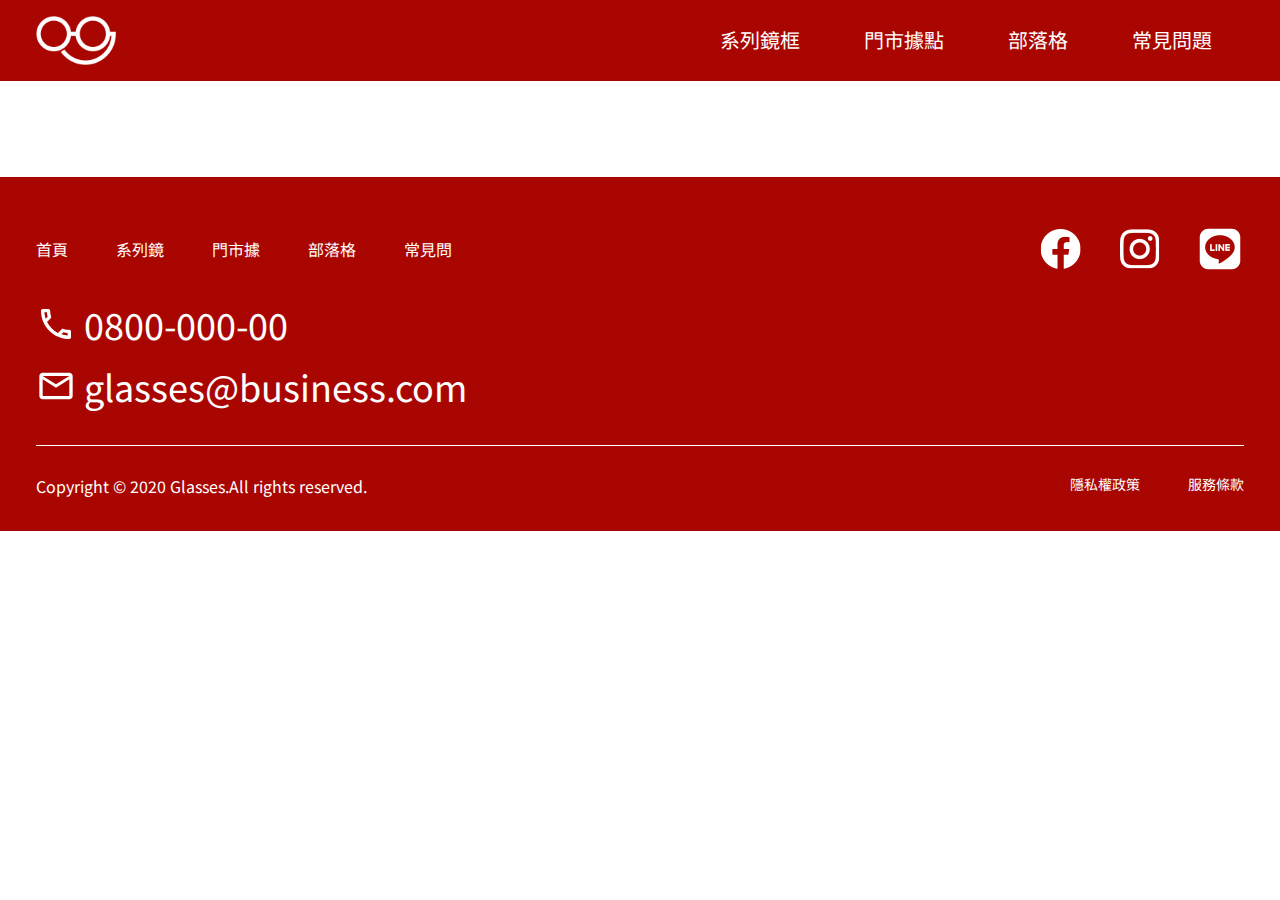
==== index.html @ 01c05d7c "首頁" ====
<!DOCTYPE html>
<html lang="en">
<head>
    <meta charset="UTF-8">
    <meta http-equiv="X-UA-Compatible" content="IE=edge">
    <meta name="viewport" content="width=device-width, initial-scale=1.0">
    <title>第三週 眼鏡官網</title>

    <link rel="preconnect" href="https://fonts.googleapis.com">
    <link rel="preconnect" href="https://fonts.gstatic.com" crossorigin>
    <link
        href="https://fonts.googleapis.com/css2?family=Noto+Sans+TC:wght@400;700&family=Roboto:ital,wght@0,400;0,500;0,700;1,900&display=swap"
        rel="stylesheet">

    <link rel="stylesheet" href="./all.css">
</head>
<body>
    <div class="header bg-block-red">
        <div class="container d-flex flex-jcsb wrap">
            <a class="item logo" href="index.html">
                <img src="./images/logo-white.png" alt="Logo">
            </a>
            <ul class="item menu text-white d-flex font-s wrap">
                <li class="menu-item"><a href="#">系列鏡框</a></li>
                <li class="menu-item"><a href="#">門市據點</a></li>
                <li class="menu-item"><a href="#">部落格</a></li>
                <li class="menu-item"><a href="#">常見問題</a></li>
            </ul>
        </div>
    </div>

    <div class="banner">
        <p>&nbsp;</p>
        <p>&nbsp;</p>
        <p>&nbsp;</p>
        <p>&nbsp;</p>
        <p>&nbsp;</p>
        <p>&nbsp;</p>
    </div>
    <div class="about-u"></div>
    <div class="classic-prod"></div>
    <div class="design-prod"></div>
    <div class="recommend"></div>
    <div class="contact"></div>

    <footer class="bg-block-red text-white fw-4">
        <div class="container">
            <div class="content d-flex flex-column">
                <div class="d-flex flex-jcsb flex-alic">
                    <ul class="d-flex webmap font-m mb-4">
                        <li><a href="#">首頁</a></li>
                        <li><a href="#">系列鏡</a></li>
                        <li><a href="#">門市據</a></li>
                        <li><a href="#">部落格</a></li>
                        <li><a href="#">常見問</a></li>
                    </ul>
                    <div class="community d-flex">
                        <img src="./images/ic-social-fb.png" alt="facebook">
                        <img src="./images/ic_social_ig.png" alt="instagram">
                        <img src="./images/ic_social_line.png" alt="line">
                    </div>
                </div>
                <ul class="contact">
                    <li><a class="d-flex flex-alic" href="tel:080000000"><img src="./images/call_white_24dp.svg" alt="call-icon">&nbsp;<span>0800-000-00</span></a></li>
                    <li><a class="d-flex flex-alic" href="mailto:glasses@business.co"><img src="./images/email_white_24dp.svg" alt="email-icon">&nbsp;<span>glasses@business.com</span></a></li>
                </ul>
            </div>

            <div class="copyright d-flex flex-jcsb flex-alifs">
                <p class="font-m">Copyright © 2020 Glasses.All rights reserved.</p> 
                <ul class="d-flex">
                    <li class="mb-1 font-xs"><a href="#">隱私權政策</a></li>
                    <li class="mb-1 font-xs"><a href="#">服務條款</a></li>
                </ul>
            </div>
        </div>
    </footer>
</body> 
</html>
---- all.css ----
/* http://meyerweb.com/eric/tools/css/reset/ 
   v2.0 | 20110126
   License: none (public domain)
*/

html, body, div, span, applet, object, iframe,
h1, h2, h3, h4, h5, h6, p, blockquote, pre,
a, abbr, acronym, address, big, cite, code,
del, dfn, em, img, ins, kbd, q, s, samp,
small, strike, strong, sub, sup, tt, var,
b, u, i, center,
dl, dt, dd, ol, ul, li,
fieldset, form, label, legend,
table, caption, tbody, tfoot, thead, tr, th, td,
article, aside, canvas, details, embed, 
figure, figcaption, footer, header, hgroup, 
menu, nav, output, ruby, section, summary,
time, mark, audio, video {
	margin: 0;
	padding: 0;
	border: 0;
	font-size: 100%;
/*	font: inherit; */
	vertical-align: baseline;
}
/* HTML5 display-role reset for older browsers */
article, aside, details, figcaption, figure, 
footer, header, hgroup, menu, nav, section {
	display: block;
}
body {
	line-height: 1;
}
ol, ul {
	list-style: none;
}
blockquote, q {
	quotes: none;
}
blockquote:before, blockquote:after,
q:before, q:after {
	content: '';
	content: none;
}
table {
	border-collapse: collapse;
	border-spacing: 0;
}

*, *::before, *::after{
    box-sizing: border-box;
}
img {
    vertical-align: middle;
    max-width: 100%;
    height: auto;
	vertical-align: middle;
}
body {
    font-family: 'Noto Sans TC', 'Roboto', -apple-system, BlinkMacSystemFont, 'Segoe UI', "Microsoft JhengHei", "Helvetica Meue", sans-serif;
}
.text-white{
	color: #fff;
}
.fw-4{
	font-weight: 400 !important;
}
.fw-5{
	font-weight: 500;
}
.fw-7{
	font-weight: 700;
}
.fw-9{
	font-weight: 900;
}
.font-xs {
	font-size: 14px;
	line-height: 21px;
}
.font-s{
	font-size: 20px;
	line-height: 30px;
}
.font-m {
	font-size: 16px;
	line-height: 24px;
}
.font-l {
	font-size: 36px;
	line-height: 54px;
}

.mx-auto{
	margin-right: auto;
	margin-left: auto;
}
.w-100{
	width: 100%;
}

.pt-1 {
	padding-top: 8px;
}
.pt-2 {
	padding-top: 16px;
}
.pt-3 {
	padding-top: 24px;
}
.pt-4 {
	padding-top: 32px;
}
.pt-5 {
	padding-top: 40px;
}
.pt-6 {
	padding-top: 48px;
}
.pt-7 {
	padding-top: 56px;
}
.pt-8 {
	padding-top:64px;
}
.pb-1 {
	padding-bottom: 8px;
}
.pb-2 {
	padding-bottom: 16px;
}
.pb-3 {
	padding-bottom: 24px;
}
.pb-4 {
	padding-bottom: 32px;
}

.mt-1 {
	margin-top: 8px;
}
.mt-2 {
	margin-top: 16px;
}
.mt-3 {
	margin-top: 24px;
}
.mt-4 {
	margin-top: 32px;
}
.mb-1 {
	margin-bottom: 8px;
}
.mb-2 {
	margin-bottom: 16px;
}
.mb-3 {
	margin-bottom: 24px;
}
.mb-4 {
	margin-bottom: 32px;
}

.d-flex{
	display: flex;
}
.wrap{
	flex-wrap: wrap;
}
.flex-column{
	flex-direction: column;
}
.flex-jcc{
	justify-content: center;
}
.flex-jcsb{
	justify-content: space-between;
}
.flex-alifs{
	align-items: flex-start;
}
.flex-alic{
	align-items: center;
}

.container {
    max-width: 1296px;
	margin: 0 auto;
	padding: 0 36px;
}
@media (max-width:992px) {
    .container {
		max-width: 100%;
        padding: 0 36px;
    }
}
@media (max-width:767px) {
    .container {
		max-width: 100%;
		margin: 0 auto;
		padding: 0;
    }
	.menu {
		max-width: 100%;
	}
	.menu-item {
		max-width: 50%;
	}
}
.bg-block-red {
	background-color: #AA0601;
}

/** header **/
.item {
	padding-top: 16px;
	padding-bottom: 16px;	
}
.header img {
	max-width: 80px;
}
.menu-item {
	text-align: center;
}
.menu a {
	text-decoration: none;
	color: #fff;
	padding: 9px 32px;
	display: block;
}

@media (max-width:767px) {
	.header .item{
		margin: 0 auto;
	}
	.header .menu {
		padding: 0;
		width: 100%;
	}
	.menu-item{
		width: 50%;
		border: 1px solid #fff;
	}
}
/** header end **/

/** footer **/
footer {
	padding-top: 16px;
}
footer .content{
	padding-top: 32px;
    padding-bottom: 24px;
}
.community img {
	width: 48px;
	margin-left: 32px;
	object-fit:contain;
}
footer a {
	text-decoration: none;
	color: #fff;
}
footer .webmap {
	margin: 0 -24px;
}
footer .webmap li{
	padding: 0 24px;
}
footer .contact {
	font-size: 36px;
	line-height: 54px;
	margin-top: 24px;
}
footer .contact li {
	margin-bottom: 8px;
}
footer .contact img {
	width: 40px;
}
.copyright {
		padding: 28px 0;
}
.copyright ul{
		margin: 0 -24px;
}
.copyright li{
		padding: 0 24px;
}

@media (max-width:992px) {
	footer {
	padding-top: 16px;
}
	.community img {
		width: 40px;
		margin-left: 16px;
	}
	footer .contact img {
		width: 40px;
		text-align: start;
	}
	.copyright li {
		font-size: 16px;
		line-height: 24px;
	}
}

@media (max-width:767px) {
	.community img {
		width: 24px;
		margin-left: 8px;
	}
	footer {
		padding-top: 24px;
		padding-left: 14px;
		padding-right: 14px;
	}
	footer .content {
		padding: 0;
		display: flex;
		flex-direction: row-reverse;
		justify-content: space-between;
		align-items: flex-start;
	}
	.webmap {
		display: none;
	}
	footer .contact {
		margin: 0;
		font-size: 16px;
		line-height: 24px;
		padding-bottom: 16px;
	}
	footer .contact img {
		width: 18px;
	}
	.copyright {
		padding: 16px 0;
	}
	.copyright p{
		margin-bottom: 8px;
	}
	.copyright, .copyright ul{
		flex-direction: column;
	}
}

.copyright {
	border-top: 1px solid #fff;
}
/** footer end **/
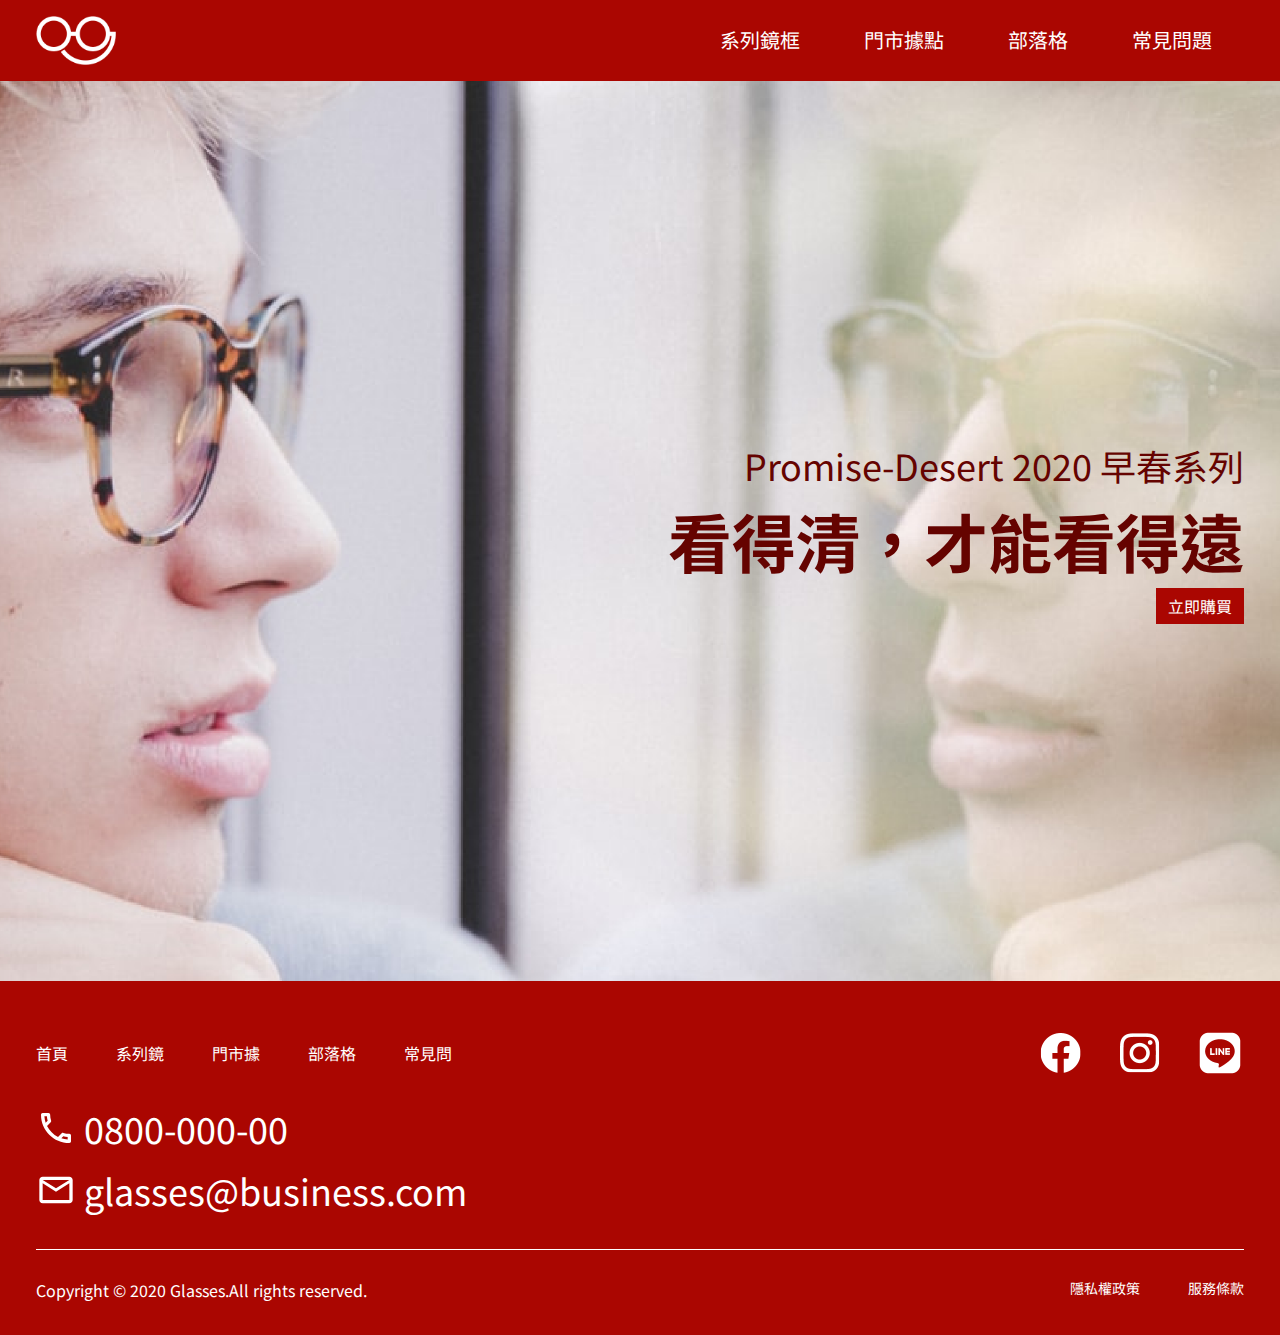
==== commit 72084518: "banner 調整" ====
--- a/index.html
+++ b/index.html
@@ -20,7 +20,7 @@
             <a class="item logo" href="index.html">
                 <img src="./images/logo-white.png" alt="Logo">
             </a>
-            <ul class="item menu text-white d-flex font-s wrap">
+            <ul class="item menu text-white d-flex font-m wrap">
                 <li class="menu-item"><a href="#">系列鏡框</a></li>
                 <li class="menu-item"><a href="#">門市據點</a></li>
                 <li class="menu-item"><a href="#">部落格</a></li>
@@ -29,14 +29,16 @@
         </div>
     </div>
 
-    <div class="banner">
-        <p>&nbsp;</p>
-        <p>&nbsp;</p>
-        <p>&nbsp;</p>
-        <p>&nbsp;</p>
-        <p>&nbsp;</p>
-        <p>&nbsp;</p>
-    </div>
+    <section class="banner">
+        <div class="container">
+            <div class="main d-flex flex-column flex-jcc align-item-end">
+                <p class="font-l text-primary">Promise-Desert 2020 早春系列</p>
+                <div class="title font-xl fw-7 text-primary">看得清，才能看得遠</div>
+                <a class="font-s btn-shopp" href="#">立即購買</a>
+            </div>
+        </div>
+    </section>
+
     <div class="about-u"></div>
     <div class="classic-prod"></div>
     <div class="design-prod"></div>
@@ -47,7 +49,7 @@
         <div class="container">
             <div class="content d-flex flex-column">
                 <div class="d-flex flex-jcsb flex-alic">
-                    <ul class="d-flex webmap font-m mb-4">
+                    <ul class="d-flex webmap font-s mb-4">
                         <li><a href="#">首頁</a></li>
                         <li><a href="#">系列鏡</a></li>
                         <li><a href="#">門市據</a></li>
@@ -67,7 +69,7 @@
             </div>
 
             <div class="copyright d-flex flex-jcsb flex-alifs">
-                <p class="font-m">Copyright © 2020 Glasses.All rights reserved.</p> 
+                <p class="font-s">Copyright © 2020 Glasses.All rights reserved.</p> 
                 <ul class="d-flex">
                     <li class="mb-1 font-xs"><a href="#">隱私權政策</a></li>
                     <li class="mb-1 font-xs"><a href="#">服務條款</a></li>
--- a/all.css
+++ b/all.css
@@ -54,7 +54,6 @@
     vertical-align: middle;
     max-width: 100%;
     height: auto;
-	vertical-align: middle;
 }
 body {
     font-family: 'Noto Sans TC', 'Roboto', -apple-system, BlinkMacSystemFont, 'Segoe UI', "Microsoft JhengHei", "Helvetica Meue", sans-serif;
@@ -78,18 +77,37 @@
 	font-size: 14px;
 	line-height: 21px;
 }
-.font-s{
+.font-s {
+	font-size: 16px;
+	line-height: 24px;
+}
+.font-m{
 	font-size: 20px;
 	line-height: 30px;
-}
-.font-m {
-	font-size: 16px;
-	line-height: 24px;
 }
 .font-l {
 	font-size: 36px;
 	line-height: 54px;
 }
+.font-xl {
+	font-size: 64px;
+	line-height: 96px;
+}
+.text-primary {
+	color: #650300;
+}
+.text-secondary {
+	color: #AA0601;
+}
+.bg-light {
+	background-color: #FBF2F2;
+}
+.bg-primary {
+	background-color: #AA0601;
+}
+.bg-brickRed {
+	background-color: #650300;
+}
 
 .mx-auto{
 	margin-right: auto;
@@ -182,7 +200,16 @@
 .flex-alic{
 	align-items: center;
 }
-
+.align-item-end{
+	align-items: flex-end;
+}
+
+.btn-shopp {
+	padding: 6px 12px;
+	background-color: #AA0601;
+	color: #fff;
+	text-decoration: none;
+}
 .container {
     max-width: 1296px;
 	margin: 0 auto;
@@ -237,9 +264,15 @@
 		padding: 0;
 		width: 100%;
 	}
+	.menu a {
+		padding-top: 11px;
+		padding-bottom: 11px;
+	}
 	.menu-item{
 		width: 50%;
 		border: 1px solid #fff;
+		font-size: 16px;
+		line-height: 24px;
 	}
 }
 /** header end **/
@@ -344,9 +377,43 @@
 	.copyright, .copyright ul{
 		flex-direction: column;
 	}
+	.copyright li {
+		font-size: 16px;
+		line-height: 24px;
+	}
 }
 
 .copyright {
 	border-top: 1px solid #fff;
 }
-/** footer end **/+/** footer end **/
+
+/** bnner **/
+.banner {
+	background: url(./images/home-header.png) center no-repeat;
+	background-size: cover;
+	height: 100vh;
+}
+.main {
+	height: 100vh;
+}
+@media (max-width:767px) {
+	.banner {
+		background: url(./images/home-header-sm.png) center no-repeat;
+		background-size: cover;
+		height: 400px;
+		padding: 0 14px;
+	}
+	.main {
+		height: 400px;
+	}
+	.banner p {
+		font-size: 16px;
+		line-height: 24px;
+	}
+	.banner .title {
+		font-size: 24px;
+		line-height: 36px;
+	}
+}
+/** bnner end **/
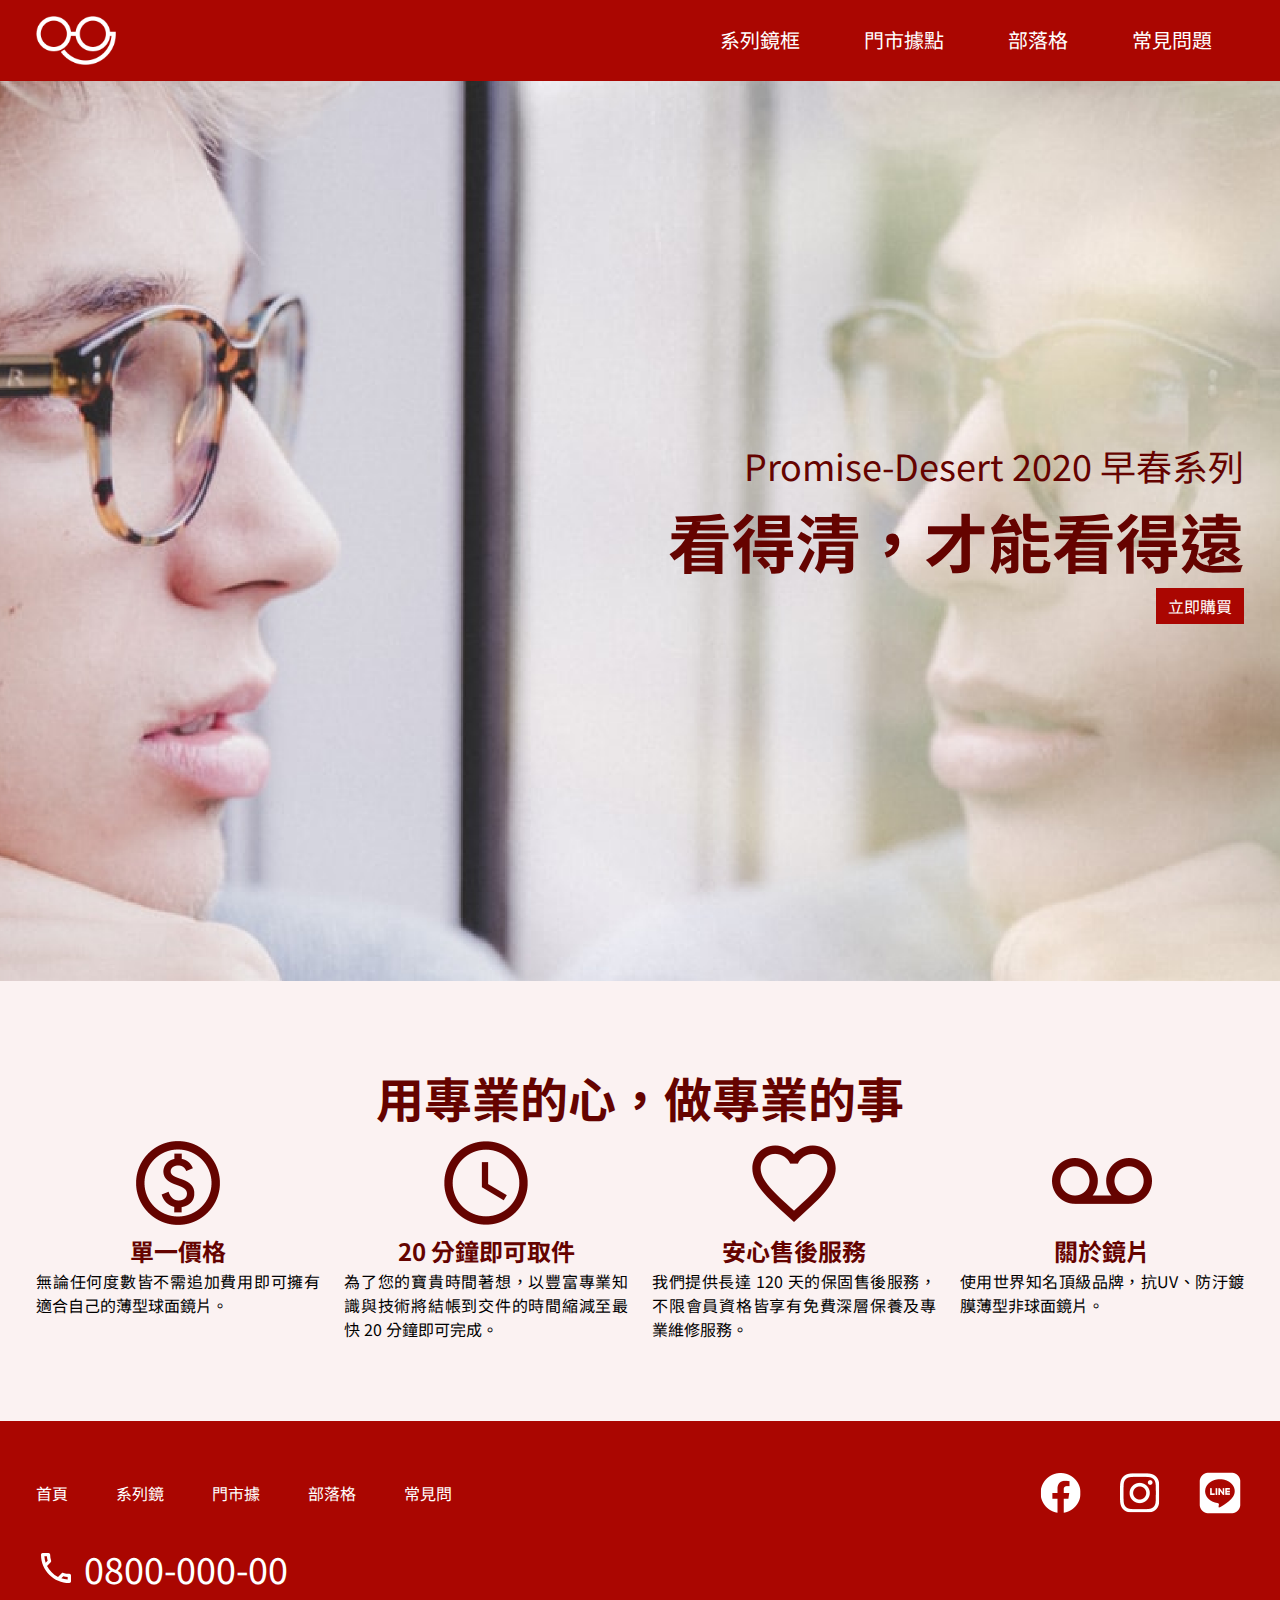
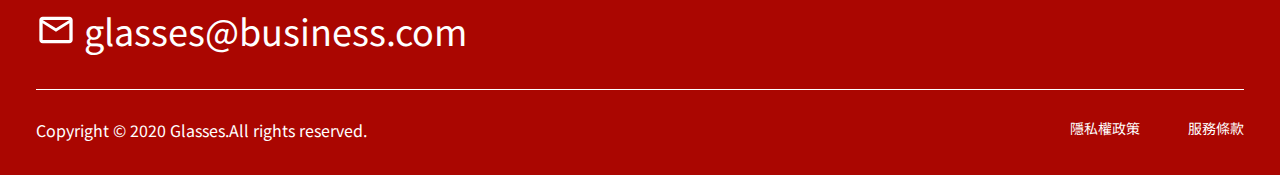
==== commit be02c265: "加About Us" ====
--- a/index.html
+++ b/index.html
@@ -39,7 +39,36 @@
         </div>
     </section>
 
-    <div class="about-u"></div>
+    <section class="about-us bg-light pt-10 pb-10">
+        <div class="container">
+            <div class="font-4872 text-primary fw-7 text-center">用專業的心，做專業的事</div>
+            <div class="feature text-center">
+                <ul class="d-flex flex-jcsb wrap mx-auto">
+                    <li>
+                        <div class="feature-icon"><img src="./images/home-section2-1.png" alt="單一價格"></div>
+                        <p class="feature-tt text-primary">單一價格</p>
+                        <p class="font-s text-justify">無論任何度數皆不需追加費用即可擁有適合自己的薄型球面鏡片。</p>
+                    </li>
+                    <li>
+                        <div class="feature-icon"><img src="./images/home-section2-2.png" alt="20 分鐘即可取件"></div>
+                        <p class="feature-tt text-primary">20 分鐘即可取件</p>
+                        <p class="font-s text-justify">為了您的寶貴時間著想，以豐富專業知識與技術將結帳到交件的時間縮減至最快 20 分鐘即可完成。</p>
+                    </li>
+                    <li>
+                        <div class="feature-icon"><img src="./images/home-section2-3.png" alt="安心售後服務"></div>
+                        <p class="feature-tt text-primary">安心售後服務</p>
+                        <p class="font-s text-justify">我們提供長達 120 天的保固售後服務，不限會員資格皆享有免費深層保養及專業維修服務。</p>
+                    </li>
+                    <li>
+                        <div class="feature-icon"><img src="./images/home-section2-4.png" alt="關於鏡片"></div>
+                        <p class="feature-tt text-primary">關於鏡片</p>
+                        <p class="font-s text-justify">使用世界知名頂級品牌，抗UV、防汙鍍膜薄型非球面鏡片。</p>
+                    </li>
+                </ul>
+            </div>
+
+        </div>
+    </section>
     <div class="classic-prod"></div>
     <div class="design-prod"></div>
     <div class="recommend"></div>
--- a/all.css
+++ b/all.css
@@ -89,6 +89,10 @@
 	font-size: 36px;
 	line-height: 54px;
 }
+.font-4872{
+	font-size: 48px;
+	line-height: 72px;
+}
 .font-xl {
 	font-size: 64px;
 	line-height: 96px;
@@ -113,6 +117,12 @@
 	margin-right: auto;
 	margin-left: auto;
 }
+.text-center {
+	text-align: center;
+}
+.text-justify {
+	text-align: justify;
+}
 .w-100{
 	width: 100%;
 }
@@ -141,6 +151,14 @@
 .pt-8 {
 	padding-top:64px;
 }
+.pt-9 {
+	padding-top:72px;
+}
+.pt-10 {
+	padding-top:80px;
+}
+
+
 .pb-1 {
 	padding-bottom: 8px;
 }
@@ -153,6 +171,18 @@
 .pb-4 {
 	padding-bottom: 32px;
 }
+.pb-10 {
+	padding-bottom: 80px;
+}
+@media (max-width:767px) {
+	.pt-10 {
+		padding-top: 40px;
+	}
+	.pb-10 {
+	padding-bottom: 40px;
+	}
+}
+
 
 .mt-1 {
 	margin-top: 8px;
@@ -275,7 +305,7 @@
 		line-height: 24px;
 	}
 }
-/** header end **/
+/** header END **/
 
 /** footer **/
 footer {
@@ -386,7 +416,7 @@
 .copyright {
 	border-top: 1px solid #fff;
 }
-/** footer end **/
+/** footer END **/
 
 /** bnner **/
 .banner {
@@ -404,7 +434,7 @@
 		height: 400px;
 		padding: 0 14px;
 	}
-	.main {
+	.banner .main {
 		height: 400px;
 	}
 	.banner p {
@@ -416,4 +446,38 @@
 		line-height: 36px;
 	}
 }
-/** bnner end **/
+/** bnner END **/
+
+/** about-us **/
+
+.feature li {
+	max-width: 25%;
+}
+.feature-icon img{
+	width: 100px;
+}
+.feature-tt{
+	font-size: 24px;
+	line-height: 36px;
+	font-weight: 700;
+}
+.feature ul {
+	margin: 0 -12px;
+}
+.feature li {
+	padding: 0 12px;
+}
+@media (max-width:996px) {
+	.feature li {
+		max-width: 50%;
+	}
+}
+@media (max-width:767px) {
+	.feature {
+		padding: 0 14px;
+	}
+	.feature li {
+		max-width: 100%;
+	}
+}
+/** about-us END **/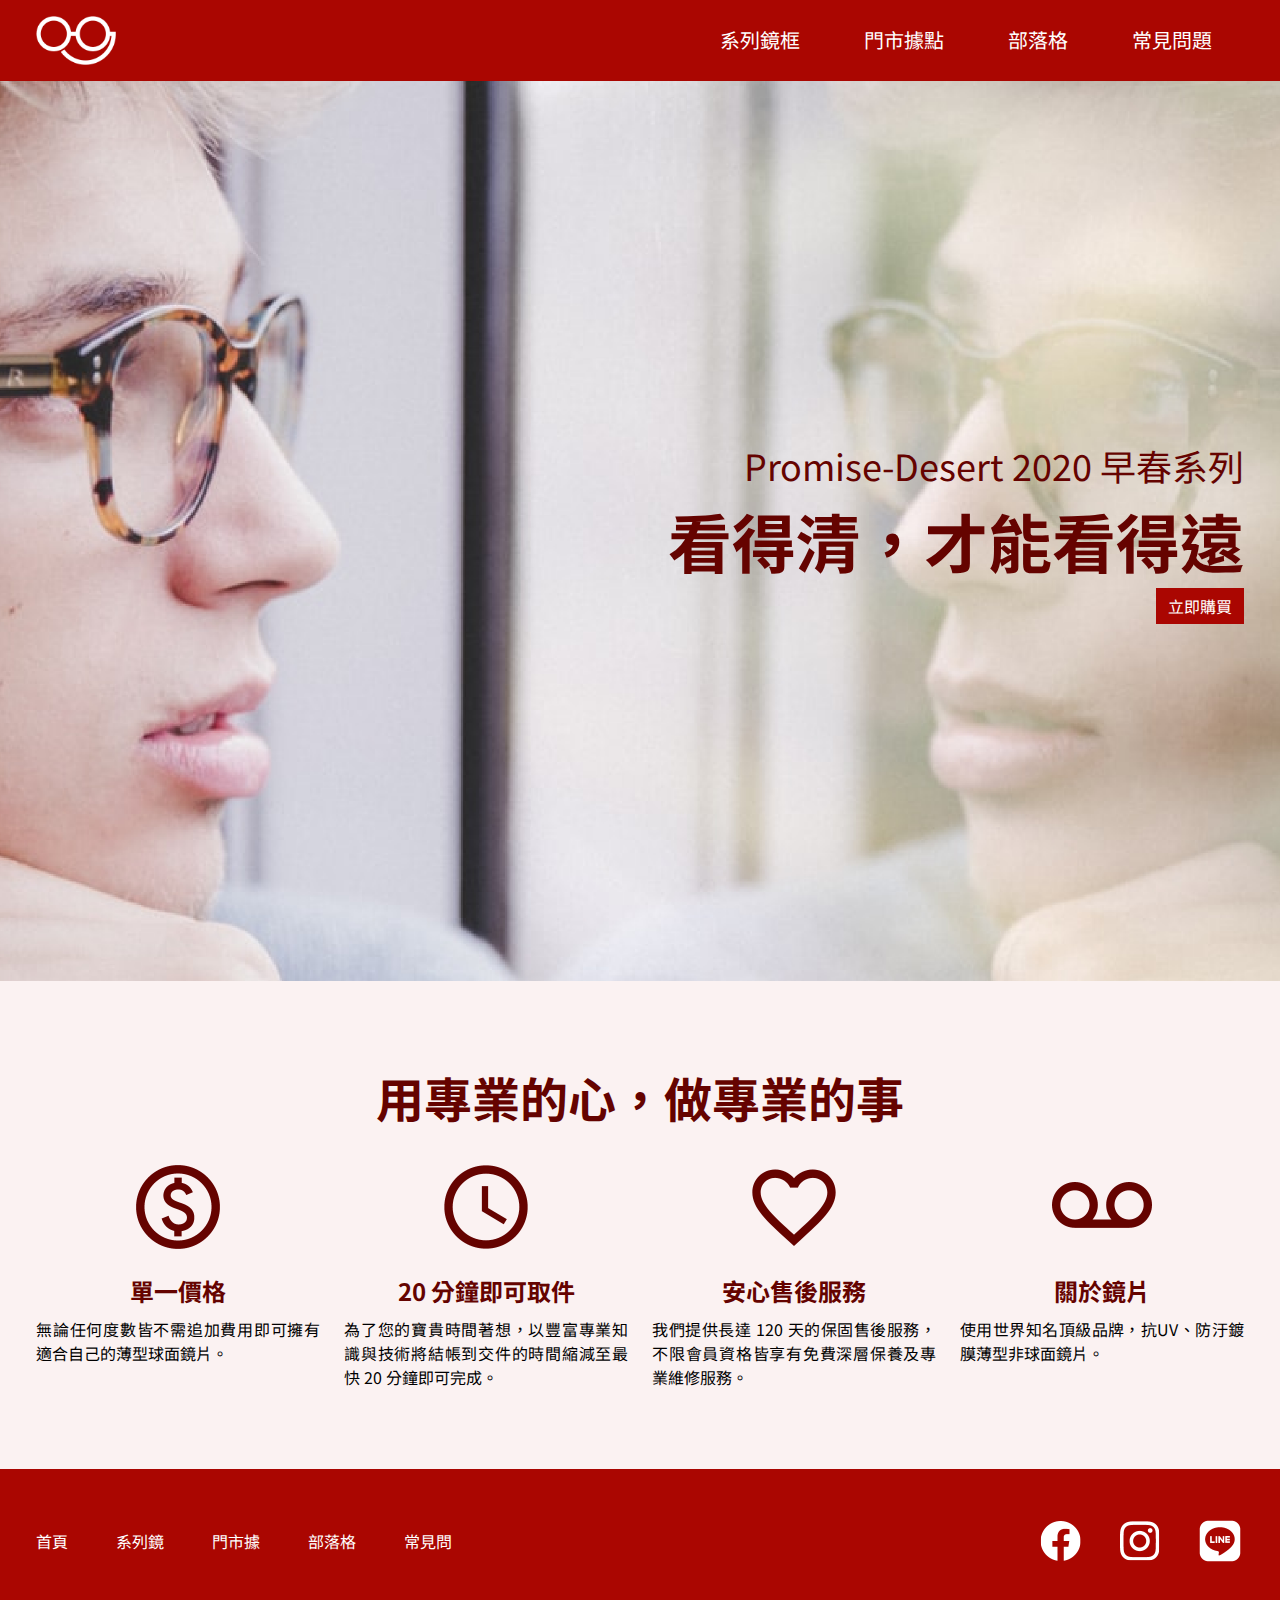
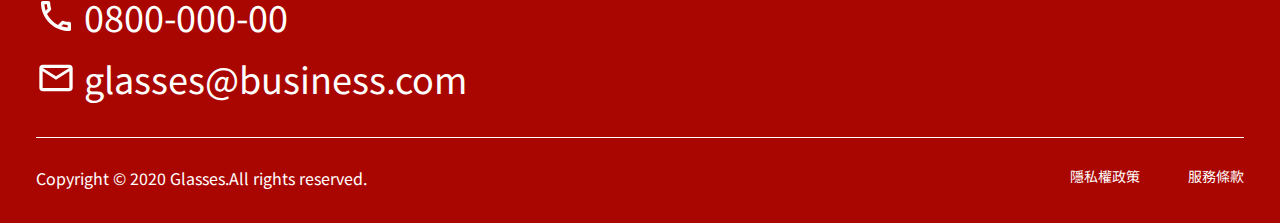
==== commit 152946d4: "css調整" ====
--- a/index.html
+++ b/index.html
@@ -41,28 +41,28 @@
 
     <section class="about-us bg-light pt-10 pb-10">
         <div class="container">
-            <div class="font-4872 text-primary fw-7 text-center">用專業的心，做專業的事</div>
+            <div class="slogan text-primary fw-7 text-center">用專業的心，做專業的事</div>
             <div class="feature text-center">
                 <ul class="d-flex flex-jcsb wrap mx-auto">
-                    <li>
+                    <li class="mt-3">
                         <div class="feature-icon"><img src="./images/home-section2-1.png" alt="單一價格"></div>
-                        <p class="feature-tt text-primary">單一價格</p>
-                        <p class="font-s text-justify">無論任何度數皆不需追加費用即可擁有適合自己的薄型球面鏡片。</p>
+                        <p class="feature-tt text-primary mt-2">單一價格</p>
+                        <p class="font-s text-justify mt-1">無論任何度數皆不需追加費用即可擁有適合自己的薄型球面鏡片。</p>
                     </li>
-                    <li>
+                    <li class="mt-3">
                         <div class="feature-icon"><img src="./images/home-section2-2.png" alt="20 分鐘即可取件"></div>
-                        <p class="feature-tt text-primary">20 分鐘即可取件</p>
-                        <p class="font-s text-justify">為了您的寶貴時間著想，以豐富專業知識與技術將結帳到交件的時間縮減至最快 20 分鐘即可完成。</p>
+                        <p class="feature-tt text-primary mt-2">20 分鐘即可取件</p>
+                        <p class="font-s text-justify mt-1">為了您的寶貴時間著想，以豐富專業知識與技術將結帳到交件的時間縮減至最快 20 分鐘即可完成。</p>
                     </li>
-                    <li>
+                    <li class="mt-3">
                         <div class="feature-icon"><img src="./images/home-section2-3.png" alt="安心售後服務"></div>
-                        <p class="feature-tt text-primary">安心售後服務</p>
-                        <p class="font-s text-justify">我們提供長達 120 天的保固售後服務，不限會員資格皆享有免費深層保養及專業維修服務。</p>
+                        <p class="feature-tt text-primary mt-2">安心售後服務</p>
+                        <p class="font-s text-justify mt-1">我們提供長達 120 天的保固售後服務，不限會員資格皆享有免費深層保養及專業維修服務。</p>
                     </li>
-                    <li>
+                    <li class="mt-3">
                         <div class="feature-icon"><img src="./images/home-section2-4.png" alt="關於鏡片"></div>
-                        <p class="feature-tt text-primary">關於鏡片</p>
-                        <p class="font-s text-justify">使用世界知名頂級品牌，抗UV、防汙鍍膜薄型非球面鏡片。</p>
+                        <p class="feature-tt text-primary mt-2">關於鏡片</p>
+                        <p class="font-s text-justify mt-1">使用世界知名頂級品牌，抗UV、防汙鍍膜薄型非球面鏡片。</p>
                     </li>
                 </ul>
             </div>
--- a/all.css
+++ b/all.css
@@ -89,10 +89,6 @@
 	font-size: 36px;
 	line-height: 54px;
 }
-.font-4872{
-	font-size: 48px;
-	line-height: 72px;
-}
 .font-xl {
 	font-size: 64px;
 	line-height: 96px;
@@ -449,7 +445,10 @@
 /** bnner END **/
 
 /** about-us **/
-
+.slogan{
+	font-size: 48px;
+	line-height: 72px;
+}
 .feature li {
 	max-width: 25%;
 }
@@ -479,5 +478,10 @@
 	.feature li {
 		max-width: 100%;
 	}
+	.slogan{
+		font-size: 24px;
+		line-height: 36px;
+	}
+
 }
 /** about-us END **/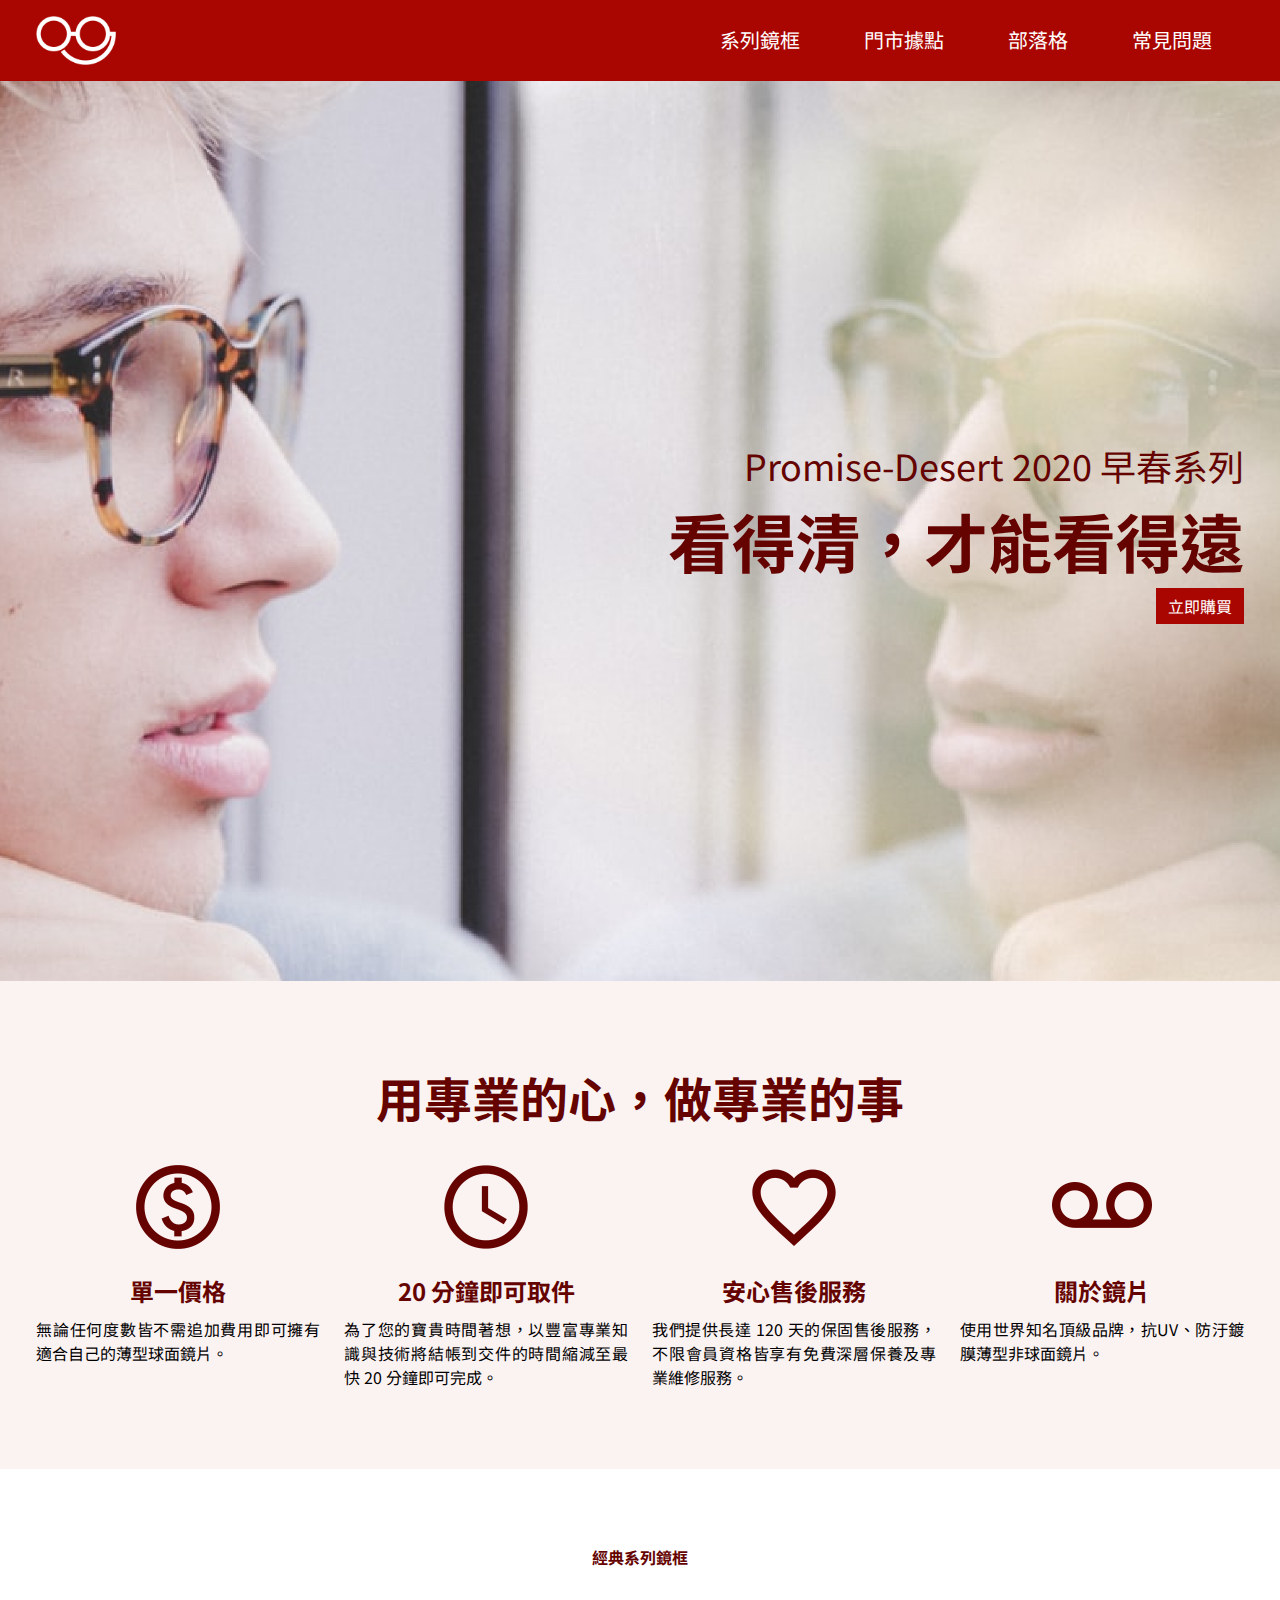
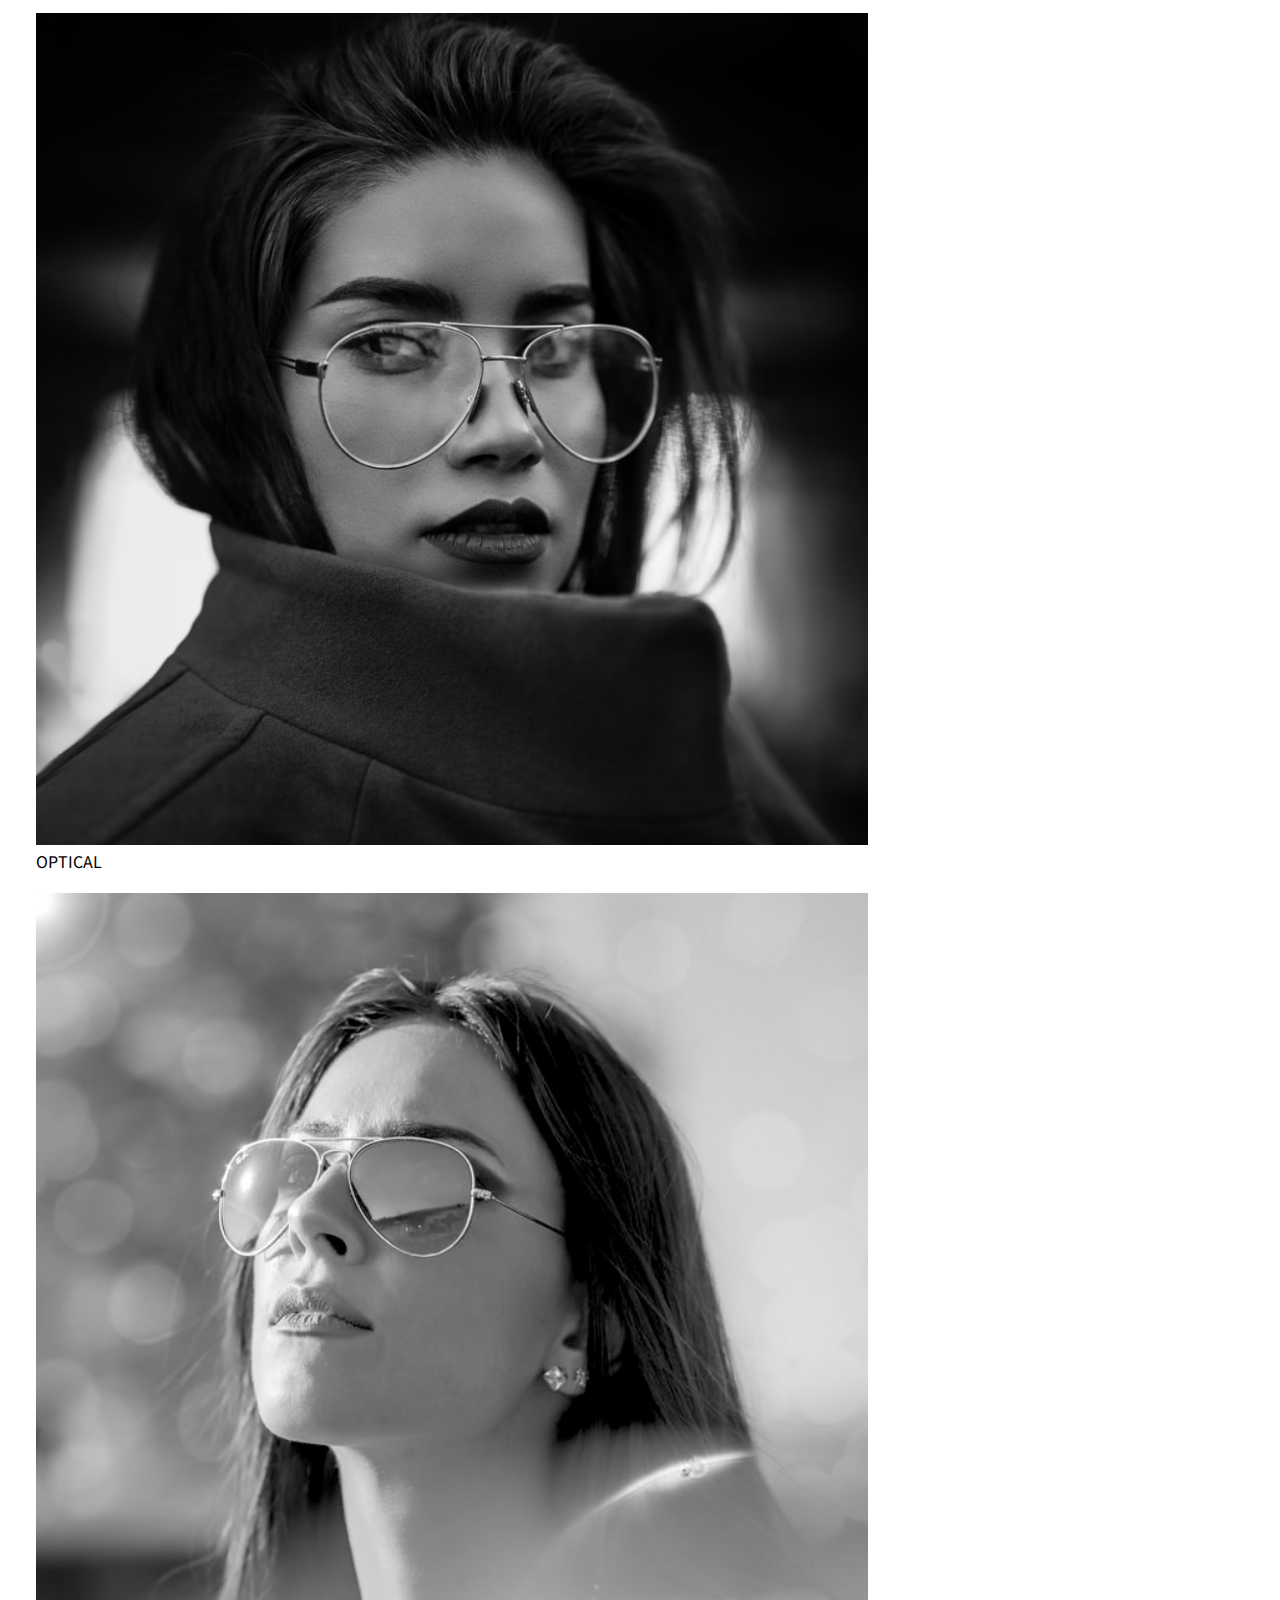
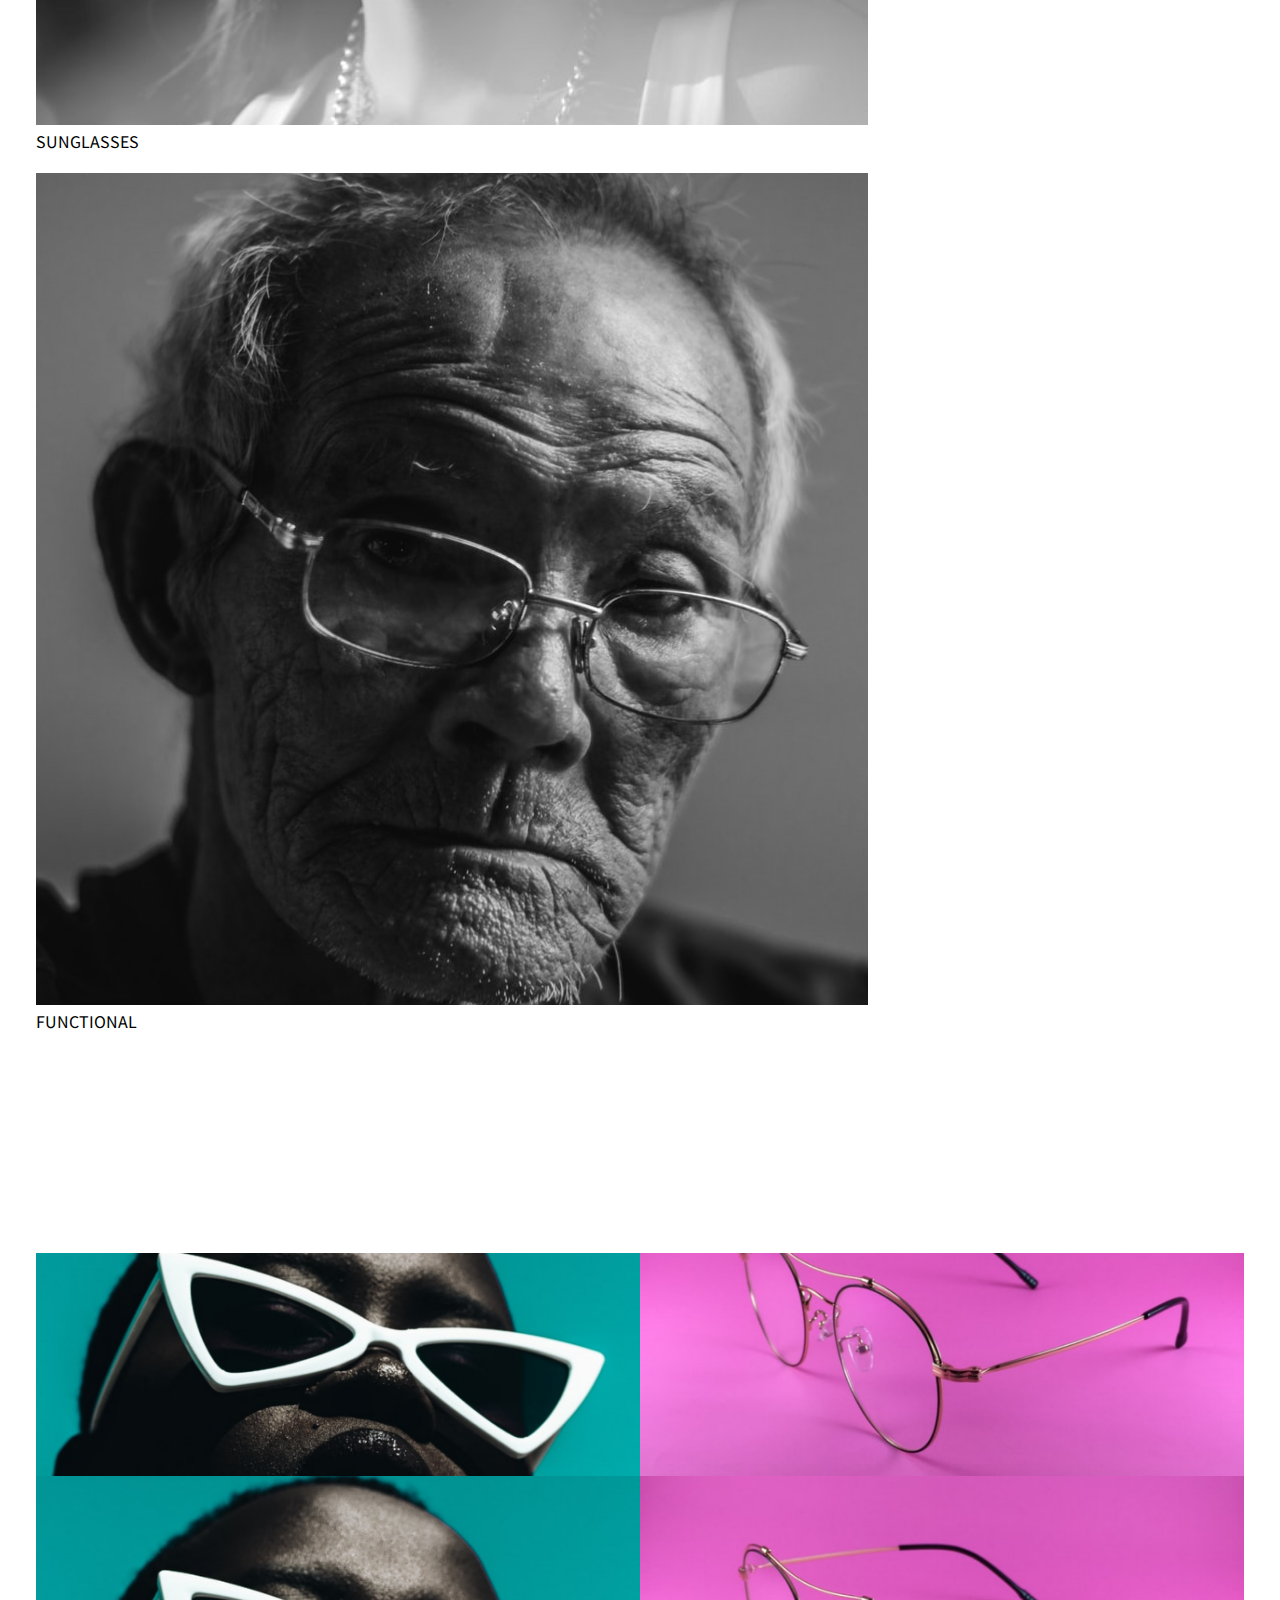
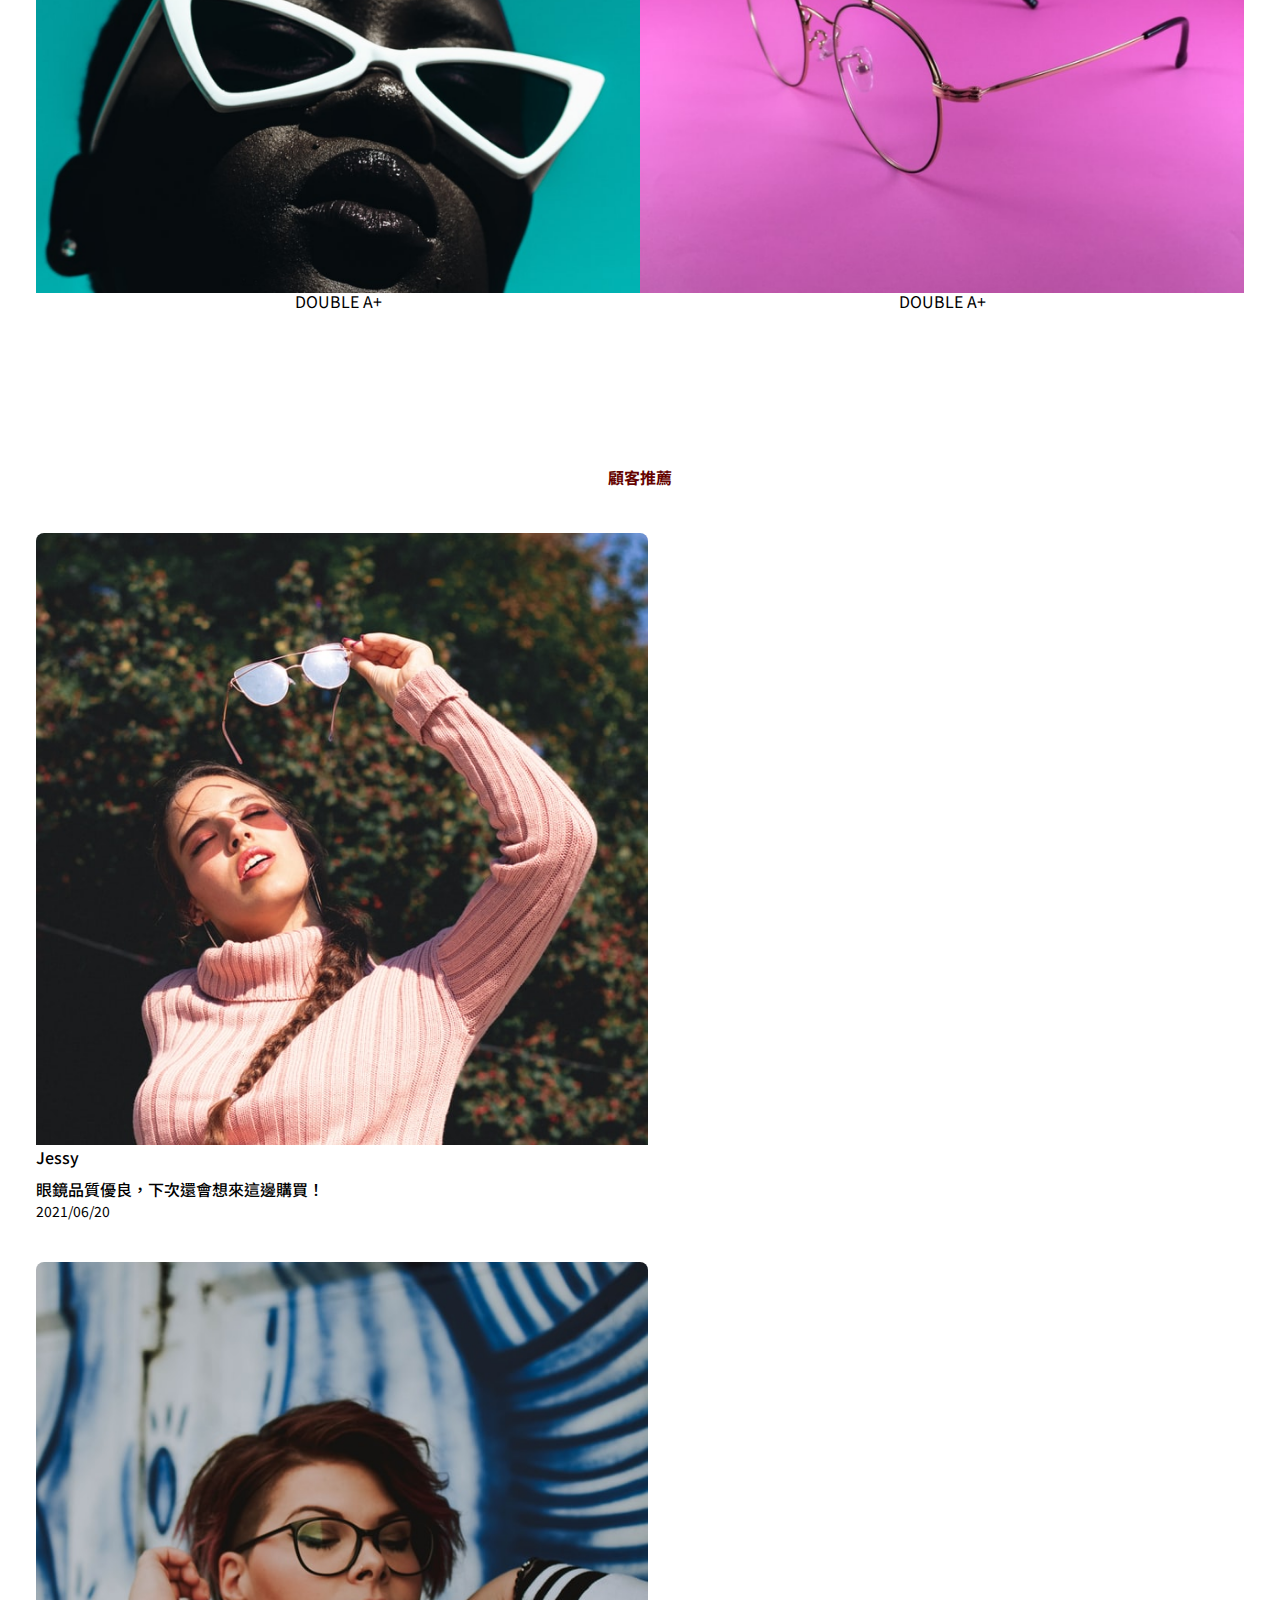
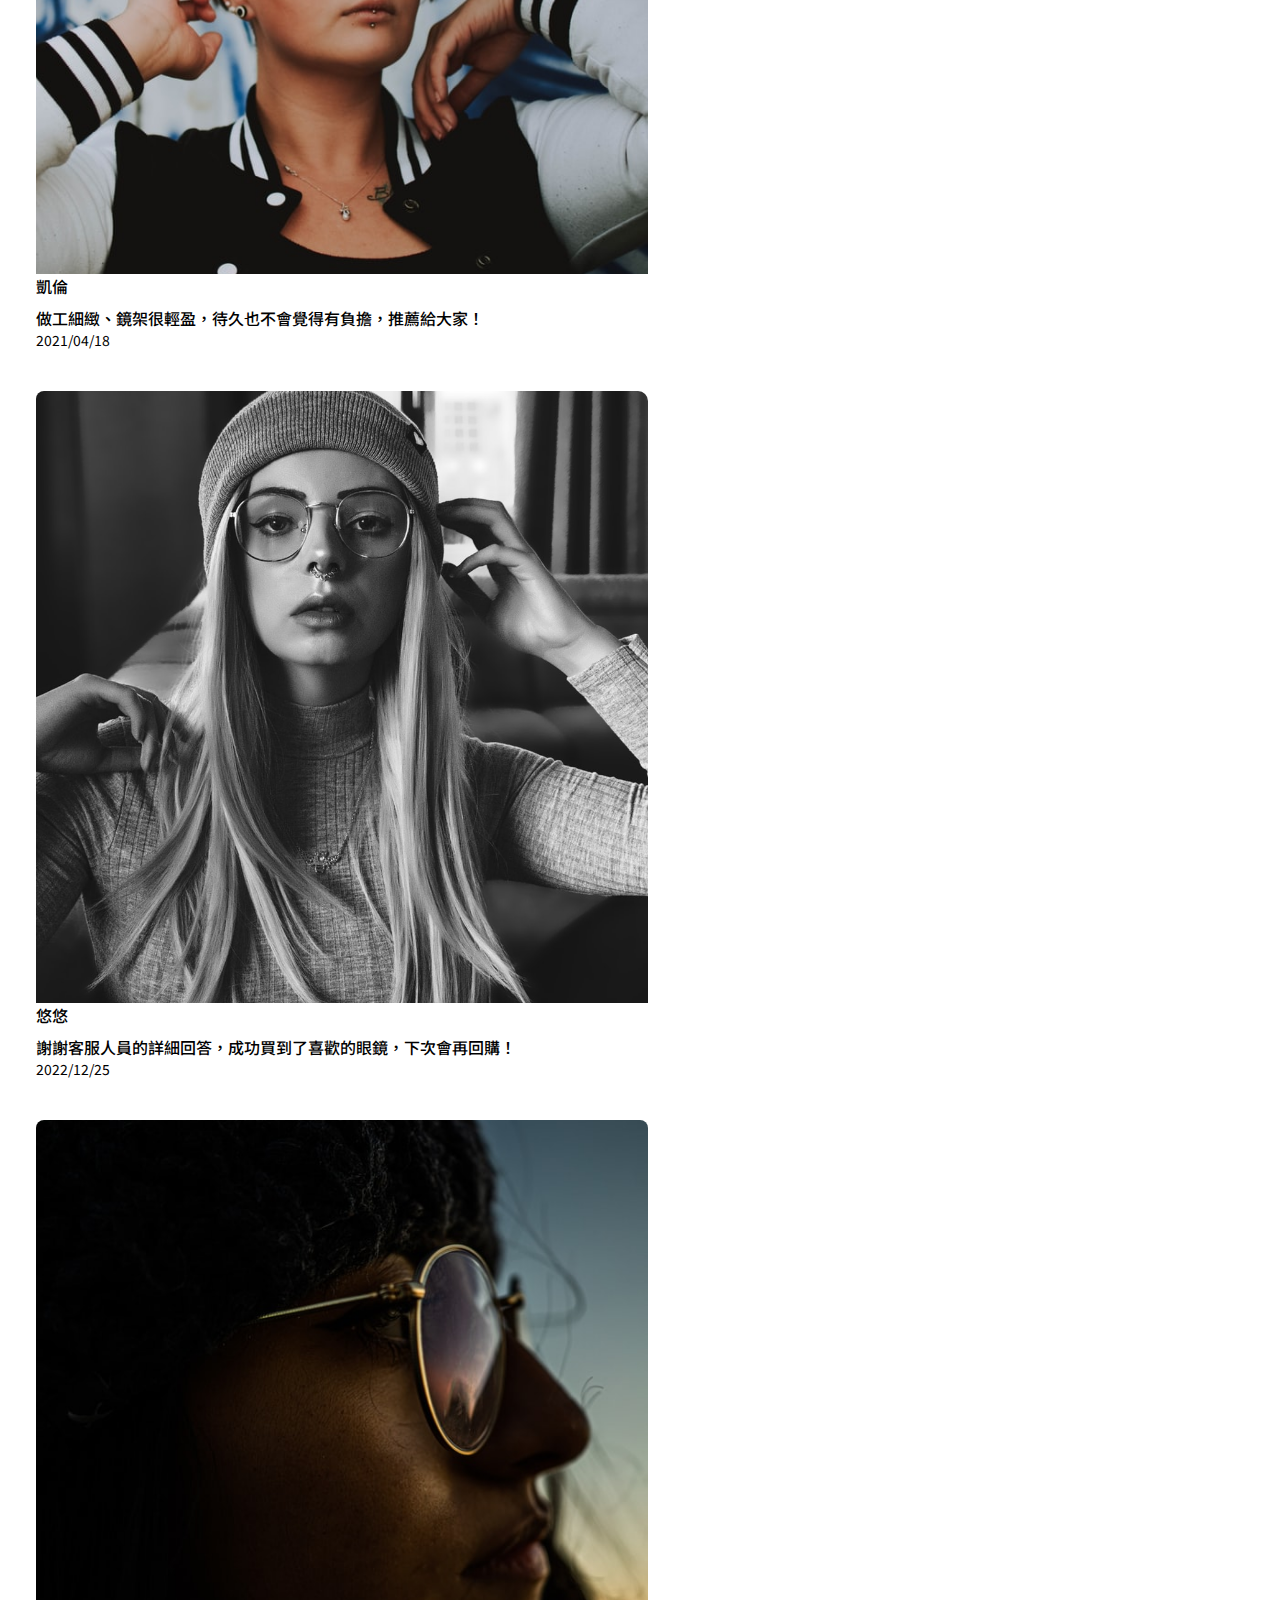
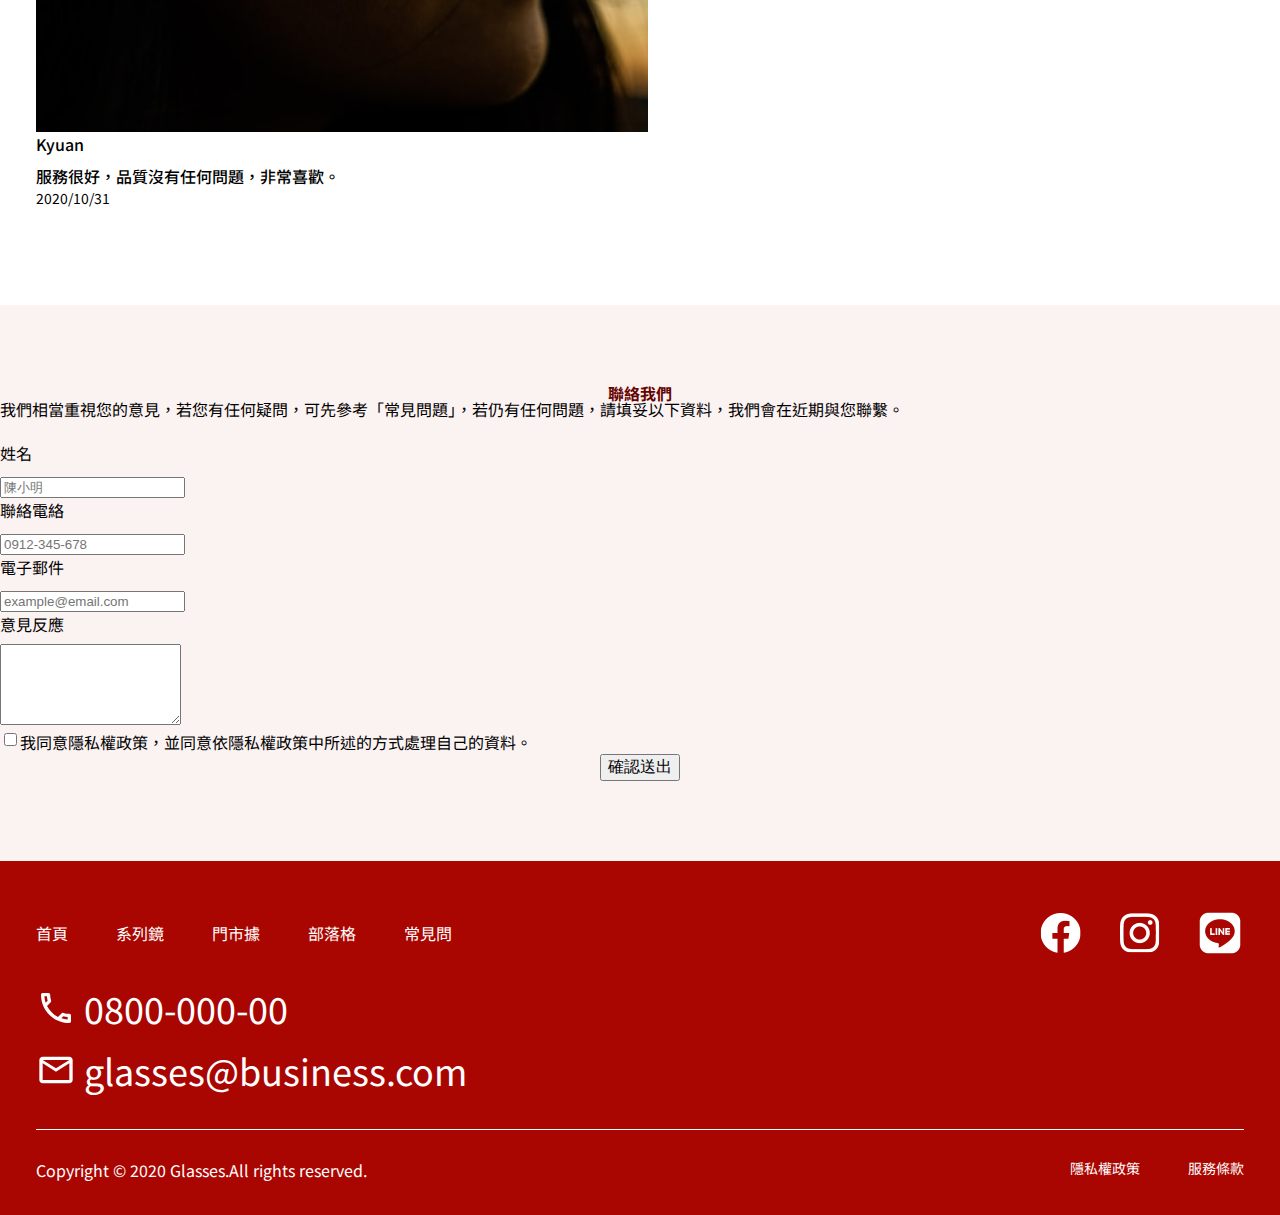
==== commit fd28be36: "week-3 ok" ====
--- a/index.html
+++ b/index.html
@@ -43,36 +43,159 @@
         <div class="container">
             <div class="slogan text-primary fw-7 text-center">用專業的心，做專業的事</div>
             <div class="feature text-center">
-                <ul class="d-flex flex-jcsb wrap mx-auto">
-                    <li class="mt-3">
+                <ul class="d-flex flex-jcsb wrap">
+                    <li class="mt-3 mx-auto">
                         <div class="feature-icon"><img src="./images/home-section2-1.png" alt="單一價格"></div>
                         <p class="feature-tt text-primary mt-2">單一價格</p>
                         <p class="font-s text-justify mt-1">無論任何度數皆不需追加費用即可擁有適合自己的薄型球面鏡片。</p>
                     </li>
-                    <li class="mt-3">
+                    <li class="mt-3 mx-auto">
                         <div class="feature-icon"><img src="./images/home-section2-2.png" alt="20 分鐘即可取件"></div>
                         <p class="feature-tt text-primary mt-2">20 分鐘即可取件</p>
                         <p class="font-s text-justify mt-1">為了您的寶貴時間著想，以豐富專業知識與技術將結帳到交件的時間縮減至最快 20 分鐘即可完成。</p>
                     </li>
-                    <li class="mt-3">
+                    <li class="mt-3 mx-auto">
                         <div class="feature-icon"><img src="./images/home-section2-3.png" alt="安心售後服務"></div>
                         <p class="feature-tt text-primary mt-2">安心售後服務</p>
                         <p class="font-s text-justify mt-1">我們提供長達 120 天的保固售後服務，不限會員資格皆享有免費深層保養及專業維修服務。</p>
                     </li>
-                    <li class="mt-3">
+                    <li class="mt-3 mx-auto">
                         <div class="feature-icon"><img src="./images/home-section2-4.png" alt="關於鏡片"></div>
                         <p class="feature-tt text-primary mt-2">關於鏡片</p>
                         <p class="font-s text-justify mt-1">使用世界知名頂級品牌，抗UV、防汙鍍膜薄型非球面鏡片。</p>
                     </li>
                 </ul>
             </div>
-
-        </div>
-    </section>
-    <div class="classic-prod"></div>
-    <div class="design-prod"></div>
-    <div class="recommend"></div>
-    <div class="contact"></div>
+        </div>
+    </section>
+
+    <section class="classic-prod pt-10 pb-10">
+        <div class="container">
+            <div class="option-tt fw-7 text-primary text-center mb-3">經典系列鏡框</div>
+            <div class="row d-flex wrap">
+                <div class="prod-item mt-3">
+                    <img src="./images/home-section3-1.png" alt="">
+                    <p class="mt-1 prod-name font-2l">OPTICAL</p>
+                </div>
+                <div class="prod-item mt-3">
+                    <img src="./images/home-section3-2.png" alt="">
+                    <p class="mt-1 prod-name font-2l">SUNGLASSES</p>
+                </div>
+                <div class="prod-item mt-3">
+                    <img src="./images/home-section3-3.png" alt="">
+                    <p class="mt-1 prod-name font-2l">FUNCTIONAL</p>
+                </div>
+            </div>
+        </div>
+    </section>
+    <section class="design-prod pt-10 pb-10">
+        <div class="container">
+            <div class="option-tt text-center text-white fw-7 mb-3">聯名設計鏡框</div>
+            <ul class="d-flex text-center">
+                <li class="mt-3">
+                    <img class="sm-non" src="./images/home-section4-1.png">
+                    <img class="md-non sm-open" src="./images/home-section4-1-sm.png">
+                    <p class="bg-white prod-name font-2l p-1">DOUBLE A+</p>
+                </li>
+                <li class="mt-3">
+                    <img class="sm-non" src="./images/home-section4-2.png">
+                    <img class="md-non sm-open" src="./images/home-section4-2-sm.png">
+                    <p class="bg-white prod-name font-2l p-1">DOUBLE A+</p>
+                </li>
+            </ul>
+        </div>
+    </section>
+    <section class="recommend pt-10 pb-10">
+        <div class="container">
+            <div class="option-tt text-primary fw-7 text-center mb-3">顧客推薦</div>
+                <ul class="row d-flex flex-jcsb wrap">
+                    <li class="mt-3">
+                        <div class="card">
+                            <img src="./images/home-section5-1.png" alt="">
+                            <div class="detail p-2 font-s">
+                                <div class="cust fw-5">Jessy</div>
+                                <p class="mt-1 fw-5">眼鏡品質優良，下次還會想來這邊購買！</p>
+                                <div class="font-xs text-light bottom mb-2">2021/06/20</div>
+                            </div>
+                        </div>
+                    </li>
+                    <li class="mt-3">
+                        <div class="card">
+                            <img src="./images/home-section5-2.png" alt="">
+                            <div class="detail p-2 font-s">
+                                <div class="cust fw-5">凱倫</div>
+                                <p class="mt-1 fw-5">做工細緻、鏡架很輕盈，待久也不會覺得有負擔，推薦給大家！</p>
+                                <div class="font-xs text-light bottom mb-2">2021/04/18</div>
+                            </div>
+                        </div>
+                    </li>
+                    <li class="mt-3">
+                        <div class="card">
+                            <img src="./images/home-section5-3.png" alt="">
+                            <div class="detail p-2 font-s">
+                                <div class="cust fw-5">悠悠</div>
+                                <p class="mt-1 fw-5">謝謝客服人員的詳細回答，成功買到了喜歡的眼鏡，下次會再回購！</p>
+                                <div class="font-xs text-light bottom mb-2">2022/12/25</div>
+                            </div>
+                        </div>
+                    </li>
+                    <li class="mt-3">
+                        <div class="card">
+                            <img src="./images/home-section5-4.png" alt="">
+                            <div class="detail p-2 font-s">
+                                <div class="cust fw-5">Kyuan</div>
+                                <p class="mt-1 fw-5">服務很好，品質沒有任何問題，非常喜歡。</p>
+                                <div class="font-xs text-light bottom mb-2">2020/10/31</div>
+                            </div>
+                        </div>
+                    </li>
+                </ul>
+            </div>
+        </div>
+    </section>
+
+    <section class="contact bg-light pt-10 pb-10">
+        <div class="from">
+            <div class="option-tt text-primary fw-7 text-center mb-6">聯絡我們</div>
+            <p class="notice mb-3">我們相當重視您的意見，若您有任何疑問，可先參考「常見問題」，若仍有任何問題，請填妥以下資料，我們會在近期與您聯繫。</p>
+            <form action="" method="post">
+                <div class="form-group font-s">
+                    <label for="myName">
+                        <P class="mb-1">姓名</P>
+                        <input type="text" class="form-control" id="myName" name="myName" placeholder="陳小明">
+                    </label>
+                </div>
+                <div class="form-group font-s">
+                    <label for="myPhone">
+                        <p class="mb-1">聯絡電絡</p>
+                        <input type="tel" class="form-control" id="myPhont" name="myPhone" placeholder="0912-345-678">
+                    </label>
+                </div>
+                <div class="form-group font-s">
+                    <label for="myEmail">
+                        <p class="mb-1">電子郵件</p>
+                        <input type="email" class="form-control" id="myEmail" name="myEmail" placeholder="example@email.com">
+                    </label>
+                </div>
+                <div class="form-group font-s">
+                    <label for="myOpinion">
+                        <p class="mb-1">意見反應</p>
+                        <textarea type="email" rows="5" class="form-control" id="myOpinion" name="myOpinion" placeholder="請輸入您的意見">
+                        </textarea>
+                    </label>
+                </div>
+                <div class="form-group font-s">
+                    <label for="check1" class="d-flex flex-alifs">
+                        <input type="checkbox" id="check1" class="checkbox"> 
+                        <span> 我同意隱私權政策，並同意依隱私權政策中所述的方式處理自己的資料。</span>
+                    </label>
+                </div>
+                <div class="mt-6 text-center">
+                    <input class="font-s btn-submit" type="submit" value="確認送出">
+                </div>
+            </form>
+        </div>
+    </section>
 
     <footer class="bg-block-red text-white fw-4">
         <div class="container">
